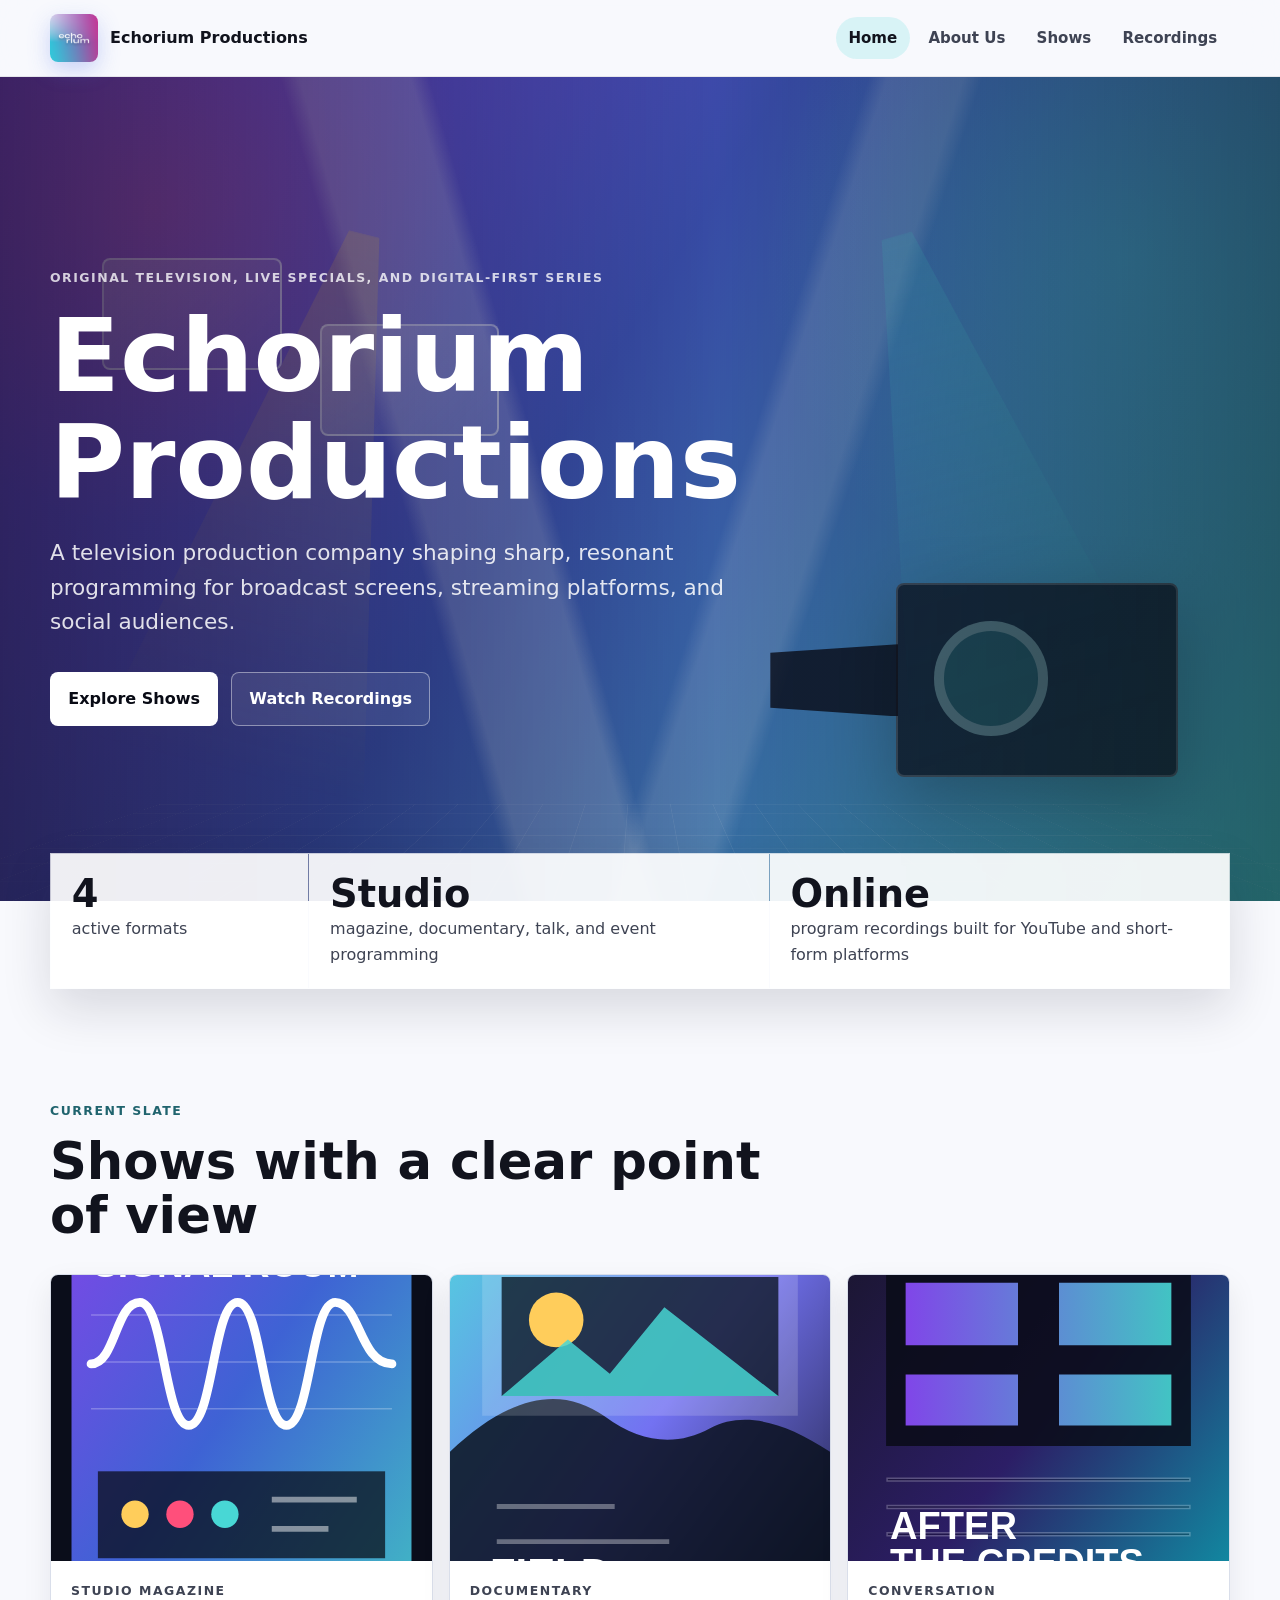
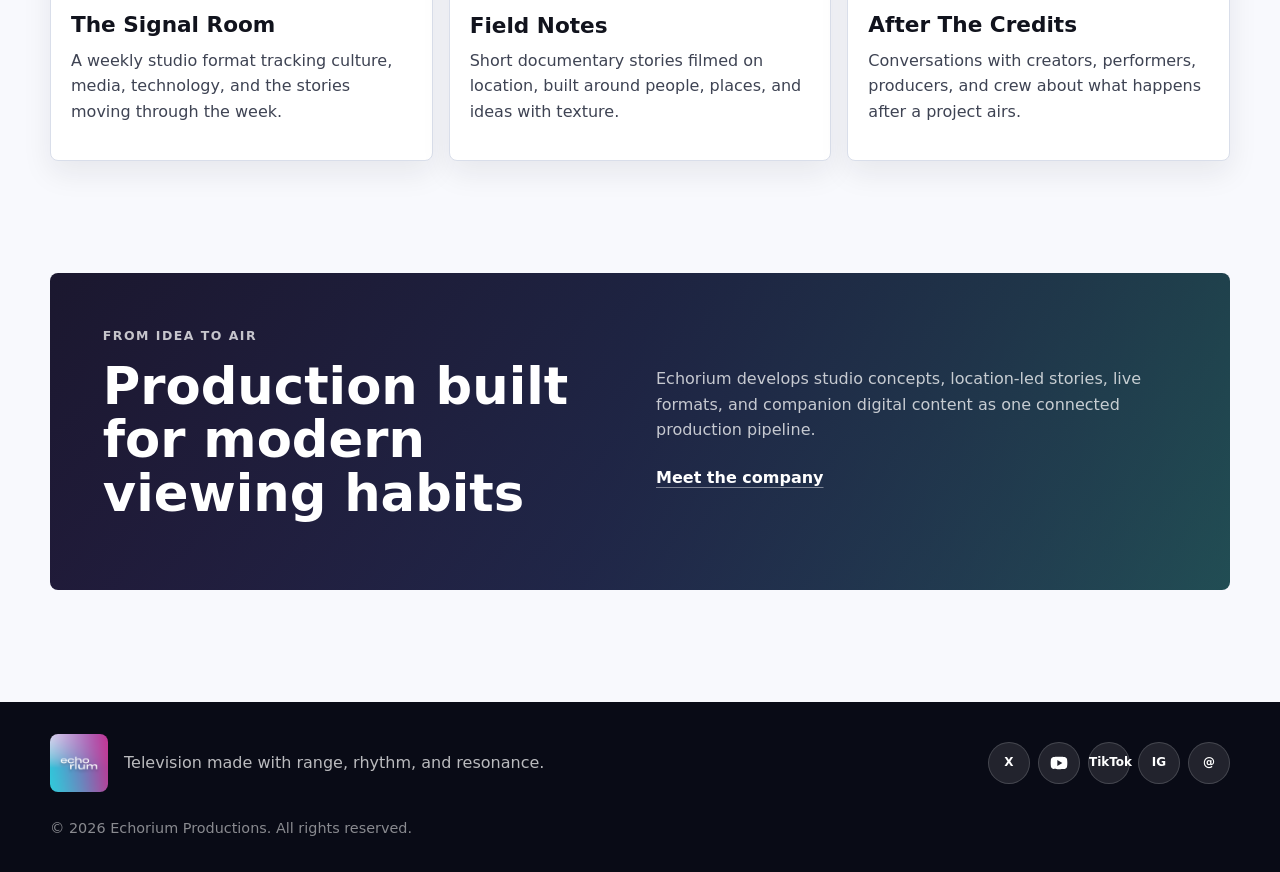
==== index.html @ 6af913ed "Add files via upload" ====
<!DOCTYPE html>
<html lang="en">
<head>
  <meta charset="UTF-8">
  <meta name="viewport" content="width=device-width, initial-scale=1.0">
  <meta name="description" content="Echorium Productions is a television production company creating original shows, live specials, documentaries, and digital recordings.">
  <title>Echorium Productions | Television Production Company</title>
  <link rel="stylesheet" href="styles.css">
</head>
<body>
  <a class="skip-link" href="#main">Skip to content</a>
  <header class="site-header">
    <nav class="nav" aria-label="Main navigation">
      <a class="brand" href="index.html" aria-label="Echorium Productions home">
        <img src="assets/echoriumLogo.png" alt="" class="brand__logo">
        <span class="brand__text">Echorium Productions</span>
      </a>
      <div class="nav__links">
        <a class="nav__link is-active" href="index.html" aria-current="page">Home</a>
        <a class="nav__link" href="about.html">About Us</a>
        <a class="nav__link" href="productions.html">Shows</a>
        <a class="nav__link" href="recordings.html">Recordings</a>
      </div>
    </nav>
  </header>

  <main id="main">
    <section class="hero hero--home">
      <div class="studio-scene" aria-hidden="true">
        <span class="studio-scene__grid"></span>
        <span class="studio-scene__light studio-scene__light--one"></span>
        <span class="studio-scene__light studio-scene__light--two"></span>
        <span class="studio-scene__camera"></span>
        <span class="studio-scene__monitor studio-scene__monitor--one"></span>
        <span class="studio-scene__monitor studio-scene__monitor--two"></span>
      </div>
      <div class="hero__content">
        <p class="eyebrow">Original television, live specials, and digital-first series</p>
        <h1>Echorium Productions</h1>
        <p class="hero__lead">A television production company shaping sharp, resonant programming for broadcast screens, streaming platforms, and social audiences.</p>
        <div class="hero__actions">
          <a class="button button--primary" href="productions.html">Explore Shows</a>
          <a class="button button--secondary" href="recordings.html">Watch Recordings</a>
        </div>
      </div>
    </section>

    <section class="intro-band" aria-label="Production highlights">
      <div class="intro-band__item">
        <strong>4</strong>
        <span>active formats</span>
      </div>
      <div class="intro-band__item">
        <strong>Studio</strong>
        <span>magazine, documentary, talk, and event programming</span>
      </div>
      <div class="intro-band__item">
        <strong>Online</strong>
        <span>program recordings built for YouTube and short-form platforms</span>
      </div>
    </section>

    <section class="section">
      <div class="section__heading">
        <p class="eyebrow">Current slate</p>
        <h2>Shows with a clear point of view</h2>
      </div>
      <div class="poster-grid">
        <article class="show-card">
          <img src="assets/show-signal-room.svg" alt="The Signal Room show poster">
          <div class="show-card__body">
            <p class="tag">Studio magazine</p>
            <h3>The Signal Room</h3>
            <p>A weekly studio format tracking culture, media, technology, and the stories moving through the week.</p>
          </div>
        </article>
        <article class="show-card">
          <img src="assets/show-field-notes.svg" alt="Field Notes show poster">
          <div class="show-card__body">
            <p class="tag">Documentary</p>
            <h3>Field Notes</h3>
            <p>Short documentary stories filmed on location, built around people, places, and ideas with texture.</p>
          </div>
        </article>
        <article class="show-card">
          <img src="assets/show-after-credits.svg" alt="After The Credits show poster">
          <div class="show-card__body">
            <p class="tag">Conversation</p>
            <h3>After The Credits</h3>
            <p>Conversations with creators, performers, producers, and crew about what happens after a project airs.</p>
          </div>
        </article>
      </div>
    </section>

    <section class="split-feature">
      <div>
        <p class="eyebrow">From idea to air</p>
        <h2>Production built for modern viewing habits</h2>
      </div>
      <div class="split-feature__copy">
        <p>Echorium develops studio concepts, location-led stories, live formats, and companion digital content as one connected production pipeline.</p>
        <a class="text-link" href="about.html">Meet the company</a>
      </div>
    </section>
  </main>

  <footer class="site-footer">
    <div class="footer__brand">
      <img src="assets/echoriumLogo.png" alt="" class="footer__logo">
      <p>Television made with range, rhythm, and resonance.</p>
    </div>
    <div class="footer__socials" aria-label="Social media links">
      <a href="https://x.com/echoriumproductions" target="_blank" rel="noopener" aria-label="Echorium Productions on X">
        <span aria-hidden="true">X</span>
      </a>
      <a href="https://www.youtube.com/@EchoriumProductionsRBX" target="_blank" rel="noopener" aria-label="Echorium Productions on YouTube">
        <svg viewBox="0 0 24 24" aria-hidden="true"><path d="M21.6 7.2a3 3 0 0 0-2.1-2.1C17.7 4.6 12 4.6 12 4.6s-5.7 0-7.5.5a3 3 0 0 0-2.1 2.1A31 31 0 0 0 2 12a31 31 0 0 0 .4 4.8 3 3 0 0 0 2.1 2.1c1.8.5 7.5.5 7.5.5s5.7 0 7.5-.5a3 3 0 0 0 2.1-2.1A31 31 0 0 0 22 12a31 31 0 0 0-.4-4.8ZM10 15.5v-7l6 3.5-6 3.5Z"/></svg>
      </a>
      <a href="https://www.tiktok.com/@echoriumproductions" target="_blank" rel="noopener" aria-label="Echorium Productions on TikTok">
        <span aria-hidden="true">TikTok</span>
      </a>
      <a href="https://www.instagram.com/echoriumproductions" target="_blank" rel="noopener" aria-label="Echorium Productions on Instagram">
        <span aria-hidden="true">IG</span>
      </a>
      <a href="mailto:hello@echoriumproductions.com" aria-label="Email Echorium Productions">
        <span aria-hidden="true">@</span>
      </a>
    </div>
    <p class="footer__meta">&copy; 2026 Echorium Productions. All rights reserved.</p>
  </footer>
</body>
</html>
---- styles.css ----
:root {
  --ink: #11131d;
  --ink-soft: #3e4353;
  --paper: #f8f9fd;
  --white: #ffffff;
  --line: #d9deea;
  --purple: #8d4cff;
  --blue: #5b73f2;
  --cyan: #48d7d5;
  --coral: #ff4f7b;
  --gold: #ffcd5b;
  --deep: #080a14;
  --gradient: linear-gradient(105deg, var(--purple), var(--blue) 48%, var(--cyan));
  --shadow: 0 20px 50px rgba(20, 24, 43, .14);
  --radius: 8px;
  --max: 1180px;
}

* {
  box-sizing: border-box;
}

html {
  scroll-behavior: smooth;
}

body {
  margin: 0;
  color: var(--ink);
  background: var(--paper);
  font-family: Inter, ui-sans-serif, system-ui, -apple-system, BlinkMacSystemFont, "Segoe UI", sans-serif;
  line-height: 1.6;
}

img,
svg {
  display: block;
  max-width: 100%;
}

a {
  color: inherit;
}

.skip-link {
  position: absolute;
  left: 1rem;
  top: -4rem;
  z-index: 20;
  padding: .7rem 1rem;
  color: var(--white);
  background: var(--ink);
  border-radius: var(--radius);
}

.skip-link:focus {
  top: 1rem;
}

.site-header {
  position: sticky;
  top: 0;
  z-index: 10;
  background: rgba(248, 249, 253, .88);
  backdrop-filter: blur(20px);
  border-bottom: 1px solid rgba(17, 19, 29, .08);
}

.nav {
  width: min(var(--max), calc(100% - 32px));
  min-height: 76px;
  margin: 0 auto;
  display: flex;
  align-items: center;
  justify-content: space-between;
  gap: 1rem;
}

.brand {
  display: inline-flex;
  align-items: center;
  gap: .75rem;
  color: var(--ink);
  text-decoration: none;
  font-weight: 800;
  letter-spacing: 0;
}

.brand__logo {
  width: 48px;
  height: 48px;
  object-fit: contain;
  border-radius: 8px;
  box-shadow: 0 8px 22px rgba(75, 108, 230, .28);
}

.brand__text {
  white-space: nowrap;
}

.nav__links {
  display: flex;
  align-items: center;
  justify-content: flex-end;
  gap: .35rem;
  flex-wrap: wrap;
}

.nav__link {
  min-height: 42px;
  display: inline-flex;
  align-items: center;
  justify-content: center;
  padding: .45rem .8rem;
  color: var(--ink-soft);
  text-decoration: none;
  font-size: .94rem;
  font-weight: 700;
  border-radius: 999px;
}

.nav__link:hover,
.nav__link:focus-visible,
.nav__link.is-active {
  color: var(--ink);
  background: rgba(72, 215, 213, .18);
}

.hero {
  position: relative;
  min-height: calc(100vh - 76px);
  display: grid;
  align-items: center;
  overflow: hidden;
  color: var(--white);
  isolation: isolate;
}

.hero--home {
  background: #080a14;
}

.studio-scene {
  position: absolute;
  inset: 0;
  z-index: -2;
  background:
    radial-gradient(circle at 12% 16%, rgba(255, 79, 123, .3), transparent 24%),
    radial-gradient(circle at 88% 22%, rgba(72, 215, 213, .28), transparent 28%),
    linear-gradient(122deg, rgba(141, 76, 255, .94), rgba(76, 103, 227, .8) 44%, rgba(72, 215, 213, .84));
}

.studio-scene::before {
  content: "";
  position: absolute;
  inset: -18% -10%;
  background:
    linear-gradient(74deg, transparent 0 37%, rgba(255, 255, 255, .2) 38% 44%, transparent 45% 100%),
    linear-gradient(108deg, transparent 0 55%, rgba(255, 255, 255, .14) 56% 60%, transparent 61% 100%);
  animation: lightSweep 9s ease-in-out infinite alternate;
}

.studio-scene::after {
  content: "";
  position: absolute;
  inset: 0;
  background: linear-gradient(90deg, rgba(8, 10, 20, .62), rgba(8, 10, 20, .12) 56%, rgba(8, 10, 20, .48));
}

.studio-scene__grid {
  position: absolute;
  left: -10%;
  right: -10%;
  bottom: -2px;
  height: 36%;
  background:
    linear-gradient(rgba(255, 255, 255, .16) 1px, transparent 1px),
    linear-gradient(90deg, rgba(255, 255, 255, .16) 1px, transparent 1px);
  background-size: 68px 42px;
  transform: perspective(420px) rotateX(58deg);
  transform-origin: bottom;
  opacity: .55;
}

.studio-scene__light {
  position: absolute;
  top: 18%;
  width: 22vw;
  height: 44vw;
  clip-path: polygon(45% 0, 56% 0, 100% 100%, 0 100%);
  opacity: .38;
  filter: blur(1px);
}

.studio-scene__light--one {
  left: 12%;
  background: linear-gradient(rgba(255, 205, 91, .58), transparent);
  transform: rotate(14deg);
}

.studio-scene__light--two {
  right: 13%;
  background: linear-gradient(rgba(72, 215, 213, .52), transparent);
  transform: rotate(-16deg);
}

.studio-scene__camera {
  position: absolute;
  right: 8%;
  bottom: 15%;
  width: clamp(150px, 22vw, 320px);
  aspect-ratio: 1.45;
  background: rgba(8, 10, 20, .72);
  border: 2px solid rgba(255, 255, 255, .18);
  border-radius: 8px;
  box-shadow: 0 24px 70px rgba(0, 0, 0, .24);
}

.studio-scene__camera::before {
  content: "";
  position: absolute;
  right: 100%;
  top: 31%;
  width: 46%;
  height: 38%;
  background: rgba(8, 10, 20, .78);
  clip-path: polygon(0 12%, 100% 0, 100% 100%, 0 88%);
}

.studio-scene__camera::after {
  content: "";
  position: absolute;
  left: 13%;
  top: 19%;
  width: 34%;
  aspect-ratio: 1;
  border-radius: 50%;
  border: 10px solid rgba(255, 255, 255, .22);
  background: rgba(72, 215, 213, .22);
}

.studio-scene__monitor {
  position: absolute;
  top: 22%;
  width: clamp(110px, 14vw, 190px);
  aspect-ratio: 1.6;
  border: 2px solid rgba(255, 255, 255, .42);
  border-radius: 8px;
  background: linear-gradient(135deg, rgba(255, 255, 255, .2), rgba(255, 255, 255, .04));
}

.studio-scene__monitor--one {
  left: 8%;
}

.studio-scene__monitor--two {
  left: 25%;
  top: 30%;
}

@keyframes lightSweep {
  from {
    transform: translateX(-6%);
  }
  to {
    transform: translateX(7%);
  }
}

.hero__content {
  width: min(var(--max), calc(100% - 32px));
  margin: 0 auto;
  padding: 7rem 0 6rem;
}

.eyebrow,
.tag {
  margin: 0 0 .85rem;
  color: #20646e;
  font-size: .78rem;
  font-weight: 900;
  letter-spacing: .12em;
  text-transform: uppercase;
}

.hero .eyebrow {
  color: rgba(255, 255, 255, .78);
}

h1,
h2,
h3,
p {
  margin-top: 0;
}

h1,
h2,
h3 {
  line-height: 1.05;
  letter-spacing: 0;
}

h1 {
  max-width: 760px;
  margin-bottom: 1.2rem;
  font-size: clamp(3.3rem, 8vw, 7.4rem);
}

h2 {
  margin-bottom: 1rem;
  font-size: clamp(2rem, 4vw, 4.2rem);
}

h3 {
  margin-bottom: .65rem;
  font-size: 1.35rem;
}

.hero__lead {
  max-width: 680px;
  color: rgba(255, 255, 255, .86);
  font-size: clamp(1.08rem, 2vw, 1.35rem);
}

.hero__actions {
  display: flex;
  gap: .8rem;
  flex-wrap: wrap;
  margin-top: 2rem;
}

.button {
  min-height: 48px;
  display: inline-flex;
  align-items: center;
  justify-content: center;
  padding: .82rem 1.08rem;
  border-radius: var(--radius);
  font-weight: 900;
  text-decoration: none;
  border: 1px solid transparent;
}

.button--primary {
  color: var(--deep);
  background: var(--white);
}

.button--secondary {
  color: var(--white);
  border-color: rgba(255, 255, 255, .42);
  background: rgba(255, 255, 255, .08);
}

.button:hover,
.button:focus-visible,
.text-link:hover,
.text-link:focus-visible {
  transform: translateY(-1px);
}

.intro-band {
  width: min(var(--max), calc(100% - 32px));
  margin: -3rem auto 0;
  position: relative;
  z-index: 2;
  display: grid;
  grid-template-columns: .7fr 1.25fr 1.25fr;
  gap: 1px;
  background: rgba(255, 255, 255, .34);
  border: 1px solid rgba(255, 255, 255, .6);
  box-shadow: var(--shadow);
}

.intro-band__item {
  min-height: 124px;
  padding: 1.3rem;
  background: rgba(255, 255, 255, .88);
}

.intro-band__item strong {
  display: block;
  margin-bottom: .2rem;
  font-size: clamp(1.6rem, 3vw, 2.6rem);
  line-height: 1;
}

.intro-band__item span {
  color: var(--ink-soft);
}

.section,
.production-list,
.timeline,
.values-grid,
.split-feature,
.watch-panel,
.page-hero {
  width: min(var(--max), calc(100% - 32px));
  margin: 0 auto;
}

.section {
  padding: 7rem 0;
}

.section__heading {
  max-width: 760px;
  margin-bottom: 2rem;
}

.poster-grid,
.recording-grid {
  display: grid;
  grid-template-columns: repeat(3, minmax(0, 1fr));
  gap: 1rem;
}

.show-card,
.recording-card {
  overflow: hidden;
  background: var(--white);
  border: 1px solid var(--line);
  border-radius: var(--radius);
  box-shadow: 0 12px 30px rgba(20, 24, 43, .08);
}

.show-card img {
  width: 100%;
  aspect-ratio: 4 / 3;
  object-fit: cover;
}

.show-card__body,
.recording-card__body {
  padding: 1.25rem;
}

.show-card p,
.recording-card p,
.production-item p,
.rich-copy p,
.page-hero p,
.split-feature__copy p,
.timeline p,
.values-grid p,
.watch-panel p {
  color: var(--ink-soft);
}

.split-feature {
  margin-bottom: 7rem;
  padding: 3.3rem;
  display: grid;
  grid-template-columns: 1fr 1fr;
  gap: 2rem;
  align-items: center;
  color: var(--white);
  background:
    linear-gradient(135deg, rgba(17, 19, 29, .92), rgba(17, 19, 29, .7)),
    var(--gradient);
  border-radius: var(--radius);
}

.split-feature .eyebrow,
.split-feature__copy p {
  color: rgba(255, 255, 255, .75);
}

.text-link {
  display: inline-flex;
  min-height: 38px;
  align-items: center;
  color: #173c80;
  font-weight: 900;
  text-decoration-color: rgba(23, 60, 128, .32);
  text-underline-offset: 4px;
}

.split-feature .text-link {
  color: var(--white);
  text-decoration-color: rgba(255, 255, 255, .42);
}

.page-hero {
  min-height: 430px;
  padding: 6rem 0 4rem;
  display: grid;
  grid-template-columns: minmax(0, 1.25fr) minmax(260px, .75fr);
  gap: 3rem;
  align-items: end;
}

.page-hero h1 {
  max-width: 850px;
  font-size: clamp(2.6rem, 6vw, 5.7rem);
}

.page-hero > p {
  margin-bottom: 1.4rem;
  font-size: 1.15rem;
}

.page-hero--recordings {
  border-bottom: 1px solid var(--line);
}

.section--two-column {
  display: grid;
  grid-template-columns: .9fr 1fr;
  gap: 3rem;
}

.rich-copy {
  font-size: 1.08rem;
}

.values-grid {
  display: grid;
  grid-template-columns: repeat(3, minmax(0, 1fr));
  gap: 1rem;
  padding-bottom: 6rem;
}

.values-grid article {
  min-height: 260px;
  padding: 1.35rem;
  background: var(--white);
  border: 1px solid var(--line);
  border-radius: var(--radius);
}

.values-grid span {
  display: inline-flex;
  margin-bottom: 2.2rem;
  color: var(--coral);
  font-weight: 900;
}

.timeline {
  padding: 5rem 0 7rem;
  border-top: 1px solid var(--line);
}

.timeline__list {
  display: grid;
  grid-template-columns: repeat(3, minmax(0, 1fr));
  gap: 1rem;
  padding: 0;
  margin: 0;
  list-style: none;
  counter-reset: steps;
}

.timeline__list li {
  position: relative;
  padding: 1.3rem 1.3rem 1.3rem 3.2rem;
  background: var(--white);
  border: 1px solid var(--line);
  border-radius: var(--radius);
}

.timeline__list li::before {
  counter-increment: steps;
  content: counter(steps);
  position: absolute;
  left: 1.1rem;
  top: 1.25rem;
  width: 28px;
  height: 28px;
  display: grid;
  place-items: center;
  color: var(--deep);
  background: var(--gold);
  border-radius: 50%;
  font-size: .85rem;
  font-weight: 900;
}

.timeline__list span {
  display: block;
  margin-bottom: .45rem;
  font-weight: 900;
  font-size: 1.15rem;
}

.production-list {
  display: grid;
  gap: 1.2rem;
  padding: 1rem 0 7rem;
}

.production-item {
  display: grid;
  grid-template-columns: 220px minmax(0, 1fr);
  gap: 1.6rem;
  align-items: stretch;
  padding: 1rem;
  background: var(--white);
  border: 1px solid var(--line);
  border-radius: var(--radius);
}

.production-item img {
  width: 100%;
  height: 100%;
  min-height: 280px;
  object-fit: cover;
  border-radius: 6px;
}

.production-item__copy {
  padding: 1rem .5rem 1rem 0;
}

.production-item dl {
  display: grid;
  grid-template-columns: repeat(3, minmax(0, 1fr));
  gap: .7rem;
  margin: 1.2rem 0 0;
}

.production-item dl div {
  padding: .9rem;
  border: 1px solid var(--line);
  border-radius: 6px;
  background: #fbfcff;
}

.production-item dt {
  color: var(--ink);
  font-weight: 900;
}

.production-item dd {
  margin: 0;
  color: var(--ink-soft);
}

.watch-panel {
  margin-top: 1.5rem;
  padding: 1rem;
  display: grid;
  grid-template-columns: minmax(0, 1fr) auto;
  gap: 1rem;
  align-items: stretch;
  background: var(--deep);
  border-radius: var(--radius);
  box-shadow: var(--shadow);
}

.watch-panel .button {
  align-self: center;
  min-width: 148px;
}

.watch-panel__screen {
  min-height: 260px;
  padding: 2rem;
  display: grid;
  grid-template-columns: 112px minmax(0, 1fr);
  gap: 1.5rem;
  align-items: center;
  color: var(--white);
  background:
    linear-gradient(rgba(8, 10, 20, .16), rgba(8, 10, 20, .72)),
    var(--gradient);
  border-radius: 6px;
}

.watch-panel__screen .tag,
.watch-panel__screen p {
  color: rgba(255, 255, 255, .8);
}

.watch-panel__play {
  width: 92px;
  height: 92px;
  border-radius: 50%;
  background: var(--white);
  position: relative;
}

.watch-panel__play::after {
  content: "";
  position: absolute;
  left: 38px;
  top: 28px;
  border-left: 28px solid var(--coral);
  border-top: 18px solid transparent;
  border-bottom: 18px solid transparent;
}

.recording-card img {
  width: 100%;
  aspect-ratio: 16 / 10;
  object-fit: cover;
}

.site-footer {
  margin-top: 3rem;
  padding: 2rem max(16px, calc((100% - var(--max)) / 2));
  display: grid;
  grid-template-columns: minmax(0, 1fr) auto;
  gap: 1.4rem;
  align-items: center;
  color: var(--white);
  background: #090b16;
}

.footer__brand {
  display: flex;
  align-items: center;
  gap: 1rem;
}

.footer__logo {
  width: 58px;
  height: 58px;
  object-fit: contain;
  border-radius: 8px;
}

.footer__brand p {
  margin: 0;
  color: rgba(255, 255, 255, .72);
}

.footer__socials {
  display: flex;
  gap: .5rem;
  flex-wrap: wrap;
  justify-content: flex-end;
}

.footer__socials a {
  width: 42px;
  height: 42px;
  display: grid;
  place-items: center;
  color: var(--white);
  background: rgba(255, 255, 255, .1);
  border: 1px solid rgba(255, 255, 255, .16);
  border-radius: 50%;
  text-decoration: none;
  font-size: .75rem;
  font-weight: 900;
}

.footer__socials svg {
  width: 20px;
  height: 20px;
  fill: currentColor;
}

.footer__socials a:hover,
.footer__socials a:focus-visible {
  color: var(--deep);
  background: var(--cyan);
}

.footer__meta {
  grid-column: 1 / -1;
  margin: .2rem 0 0;
  color: rgba(255, 255, 255, .52);
  font-size: .9rem;
}

@media (max-width: 900px) {
  .nav {
    min-height: auto;
    padding: .85rem 0;
    align-items: flex-start;
    flex-direction: column;
  }

  .nav__links {
    justify-content: flex-start;
  }

  .hero {
    min-height: 720px;
  }

  .intro-band,
  .poster-grid,
  .recording-grid,
  .values-grid,
  .timeline__list,
  .split-feature,
  .page-hero,
  .section--two-column,
  .watch-panel {
    grid-template-columns: 1fr;
  }

  .intro-band {
    margin-top: 0;
  }

  .production-item {
    grid-template-columns: 160px minmax(0, 1fr);
  }

  .production-item dl {
    grid-template-columns: 1fr;
  }

  .site-footer,
  .footer__brand {
    grid-template-columns: 1fr;
  }

  .footer__socials {
    justify-content: flex-start;
  }
}

@media (max-width: 640px) {
  .brand__text {
    white-space: normal;
  }

  .nav__link {
    padding-inline: .68rem;
  }

  .hero__content {
    padding: 5rem 0 4rem;
  }

  h1 {
    font-size: clamp(3rem, 16vw, 4.7rem);
  }

  h2 {
    font-size: clamp(2rem, 9vw, 3rem);
  }

  .section {
    padding: 4.5rem 0;
  }

  .split-feature {
    padding: 2rem;
    margin-bottom: 4.5rem;
  }

  .page-hero {
    min-height: auto;
    padding: 4.5rem 0 3rem;
    gap: 1rem;
  }

  .production-item {
    grid-template-columns: 1fr;
  }

  .production-item img {
    min-height: 0;
    aspect-ratio: 16 / 10;
  }

  .production-item__copy {
    padding: .25rem;
  }

  .watch-panel__screen {
    grid-template-columns: 1fr;
    padding: 1.4rem;
  }
}
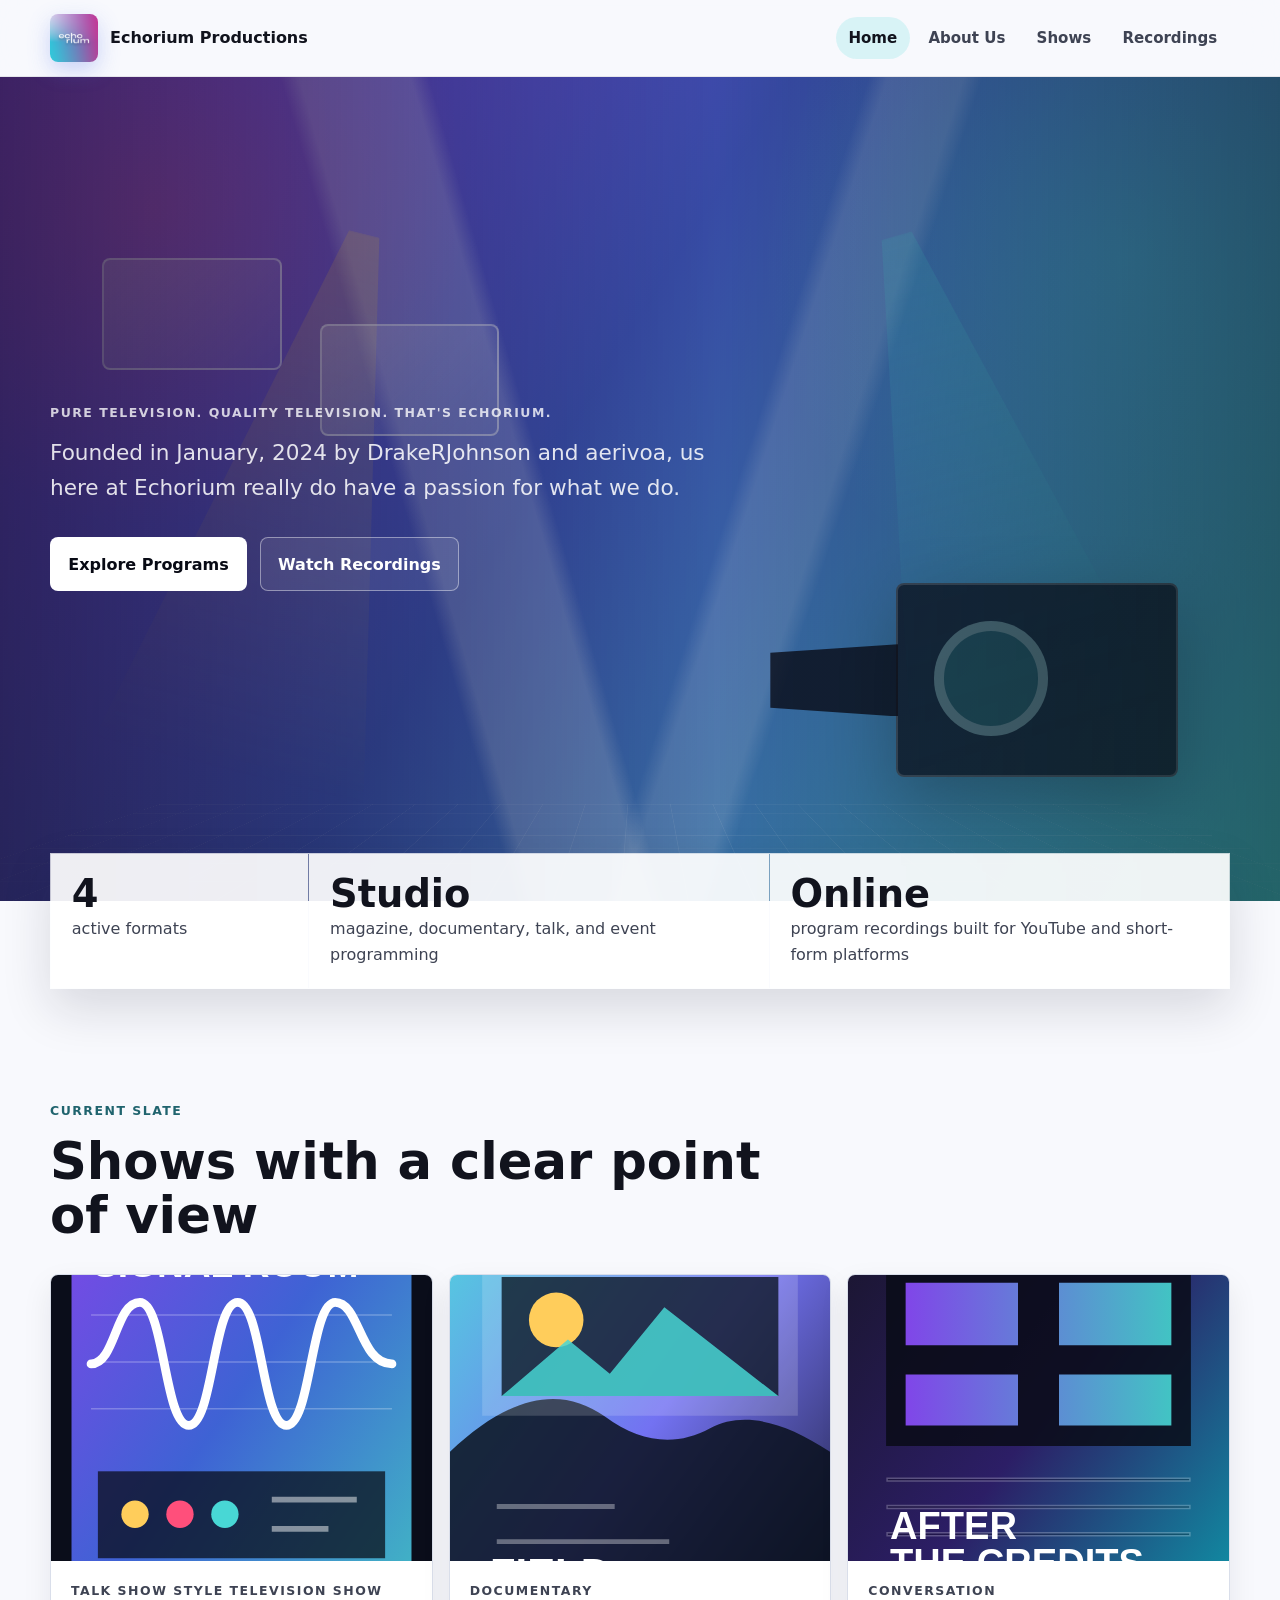
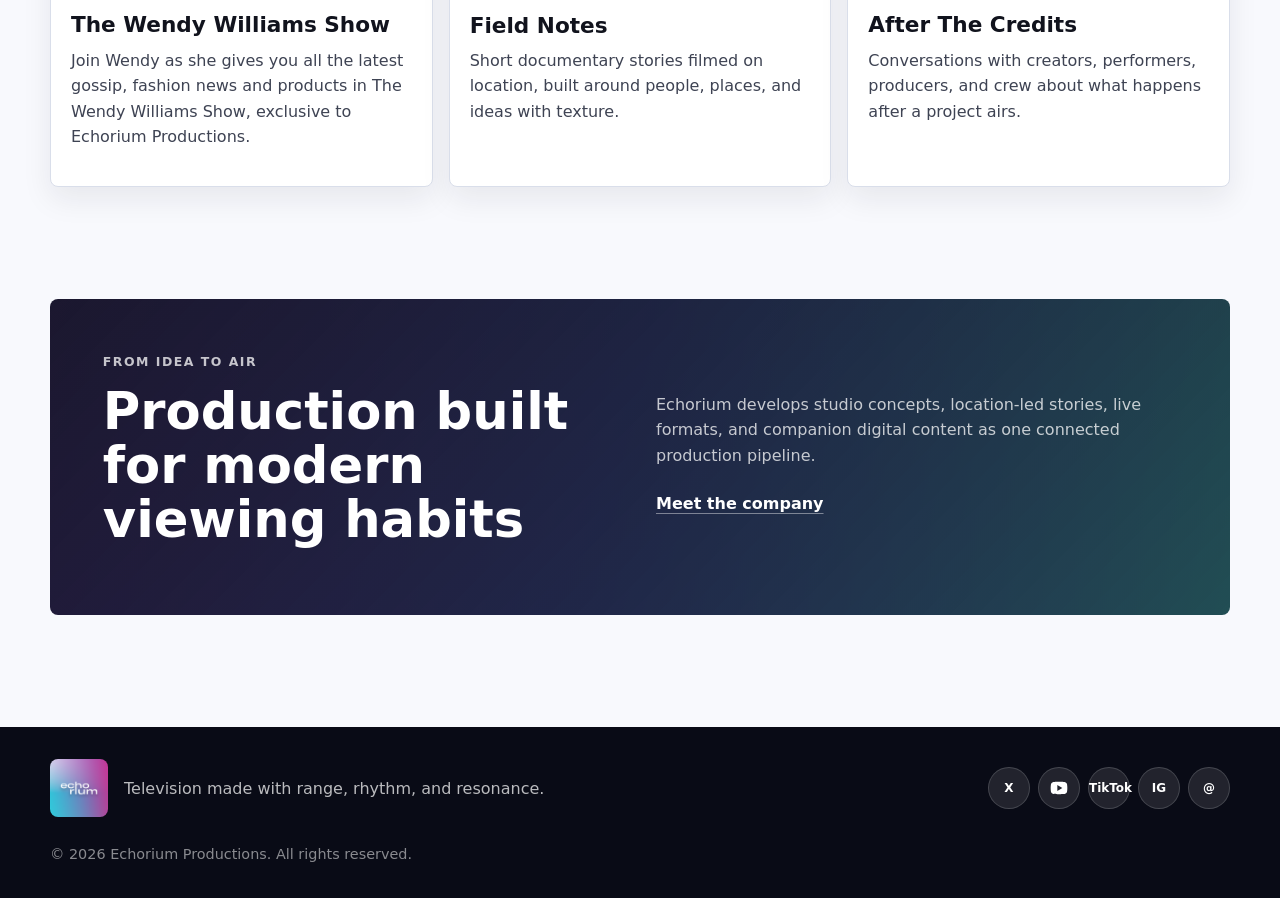
==== commit 8a56f71a: "Revise hero text and change show card information Updated hero section content and show card details" ====
--- a/index.html
+++ b/index.html
@@ -35,11 +35,10 @@
         <span class="studio-scene__monitor studio-scene__monitor--two"></span>
       </div>
       <div class="hero__content">
-        <p class="eyebrow">Original television, live specials, and digital-first series</p>
-        <h1>Echorium Productions</h1>
-        <p class="hero__lead">A television production company shaping sharp, resonant programming for broadcast screens, streaming platforms, and social audiences.</p>
+        <p class="eyebrow">Pure Television. Quality Television. That's Echorium.</h1>
+        <p class="hero__lead">Founded in January, 2024 by DrakeRJohnson and aerivoa, us here at Echorium really do have a passion for what we do.</p>
         <div class="hero__actions">
-          <a class="button button--primary" href="productions.html">Explore Shows</a>
+          <a class="button button--primary" href="productions.html">Explore Programs</a>
           <a class="button button--secondary" href="recordings.html">Watch Recordings</a>
         </div>
       </div>
@@ -69,9 +68,9 @@
         <article class="show-card">
           <img src="assets/show-signal-room.svg" alt="The Signal Room show poster">
           <div class="show-card__body">
-            <p class="tag">Studio magazine</p>
-            <h3>The Signal Room</h3>
-            <p>A weekly studio format tracking culture, media, technology, and the stories moving through the week.</p>
+            <p class="tag">Talk Show Style Television Show</p>
+            <h3>The Wendy Williams Show</h3>
+            <p>Join Wendy as she gives you all the latest gossip, fashion news and products in The Wendy Williams Show, exclusive to Echorium Productions.</p>
           </div>
         </article>
         <article class="show-card">
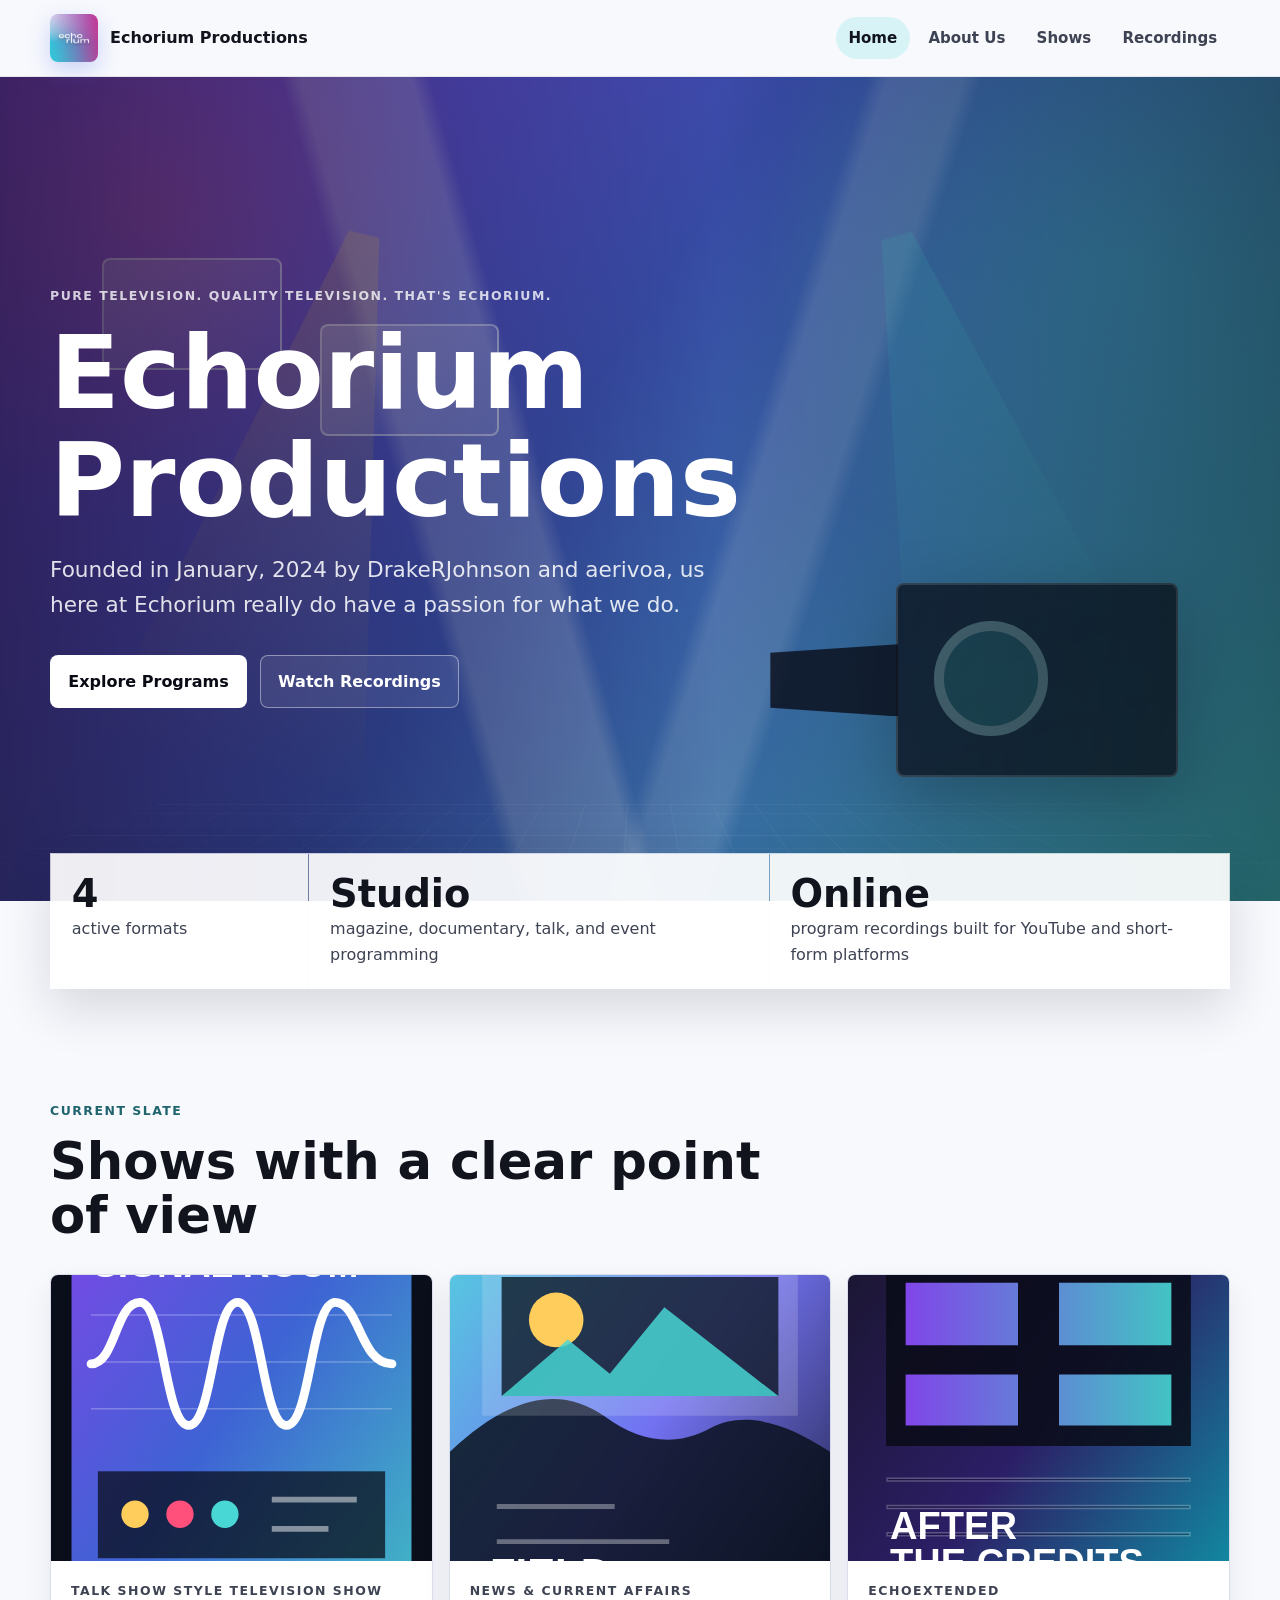
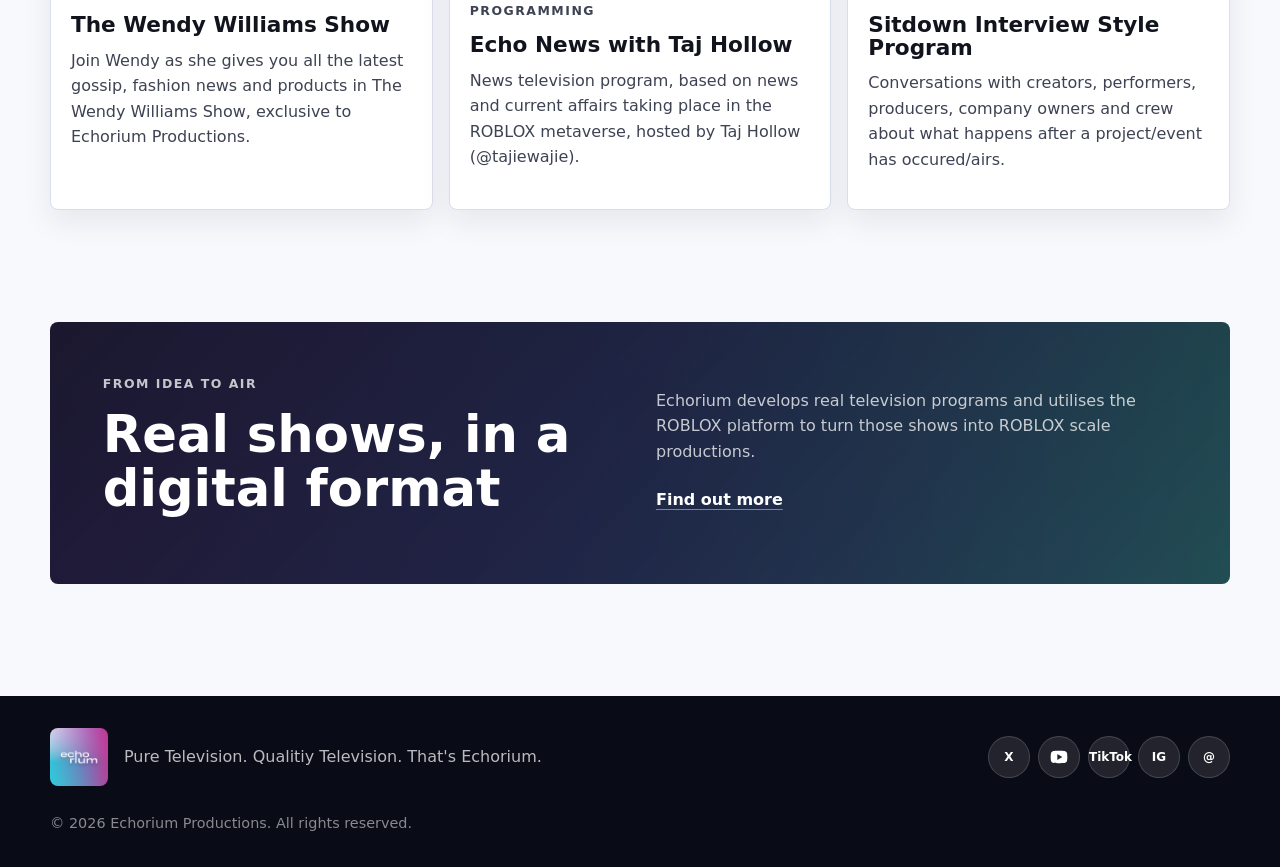
==== commit 03368205: "Update index.html" ====
--- a/index.html
+++ b/index.html
@@ -4,7 +4,7 @@
   <meta charset="UTF-8">
   <meta name="viewport" content="width=device-width, initial-scale=1.0">
   <meta name="description" content="Echorium Productions is a television production company creating original shows, live specials, documentaries, and digital recordings.">
-  <title>Echorium Productions | Television Production Company</title>
+  <title>Echorium Productions</title>
   <link rel="stylesheet" href="styles.css">
 </head>
 <body>
@@ -35,7 +35,8 @@
         <span class="studio-scene__monitor studio-scene__monitor--two"></span>
       </div>
       <div class="hero__content">
-        <p class="eyebrow">Pure Television. Quality Television. That's Echorium.</h1>
+        <p class="eyebrow">Pure Television. Quality Television. That's Echorium.</p>
+        <h1>Echorium Productions</h1>
         <p class="hero__lead">Founded in January, 2024 by DrakeRJohnson and aerivoa, us here at Echorium really do have a passion for what we do.</p>
         <div class="hero__actions">
           <a class="button button--primary" href="productions.html">Explore Programs</a>
@@ -76,17 +77,17 @@
         <article class="show-card">
           <img src="assets/show-field-notes.svg" alt="Field Notes show poster">
           <div class="show-card__body">
-            <p class="tag">Documentary</p>
-            <h3>Field Notes</h3>
-            <p>Short documentary stories filmed on location, built around people, places, and ideas with texture.</p>
+            <p class="tag">News & Current Affairs Programming</p>
+            <h3>Echo News with Taj Hollow</h3>
+            <p>News television program, based on news and current affairs taking place in the ROBLOX metaverse, hosted by Taj Hollow (@tajiewajie).</p>
           </div>
         </article>
         <article class="show-card">
           <img src="assets/show-after-credits.svg" alt="After The Credits show poster">
           <div class="show-card__body">
-            <p class="tag">Conversation</p>
-            <h3>After The Credits</h3>
-            <p>Conversations with creators, performers, producers, and crew about what happens after a project airs.</p>
+            <p class="tag">EchoExtended</p>
+            <h3>Sitdown Interview Style Program</h3>
+            <p>Conversations with creators, performers, producers, company owners and crew about what happens after a project/event has occured/airs.</p>
           </div>
         </article>
       </div>
@@ -95,11 +96,11 @@
     <section class="split-feature">
       <div>
         <p class="eyebrow">From idea to air</p>
-        <h2>Production built for modern viewing habits</h2>
+        <h2>Real shows, in a digital format</h2>
       </div>
       <div class="split-feature__copy">
-        <p>Echorium develops studio concepts, location-led stories, live formats, and companion digital content as one connected production pipeline.</p>
-        <a class="text-link" href="about.html">Meet the company</a>
+        <p>Echorium develops real television programs and utilises the ROBLOX platform to turn those shows into ROBLOX scale productions.</p>
+        <a class="text-link" href="about.html">Find out more</a>
       </div>
     </section>
   </main>
@@ -107,7 +108,7 @@
   <footer class="site-footer">
     <div class="footer__brand">
       <img src="assets/echoriumLogo.png" alt="" class="footer__logo">
-      <p>Television made with range, rhythm, and resonance.</p>
+      <p>Pure Television. Qualitiy Television. That's Echorium.</p>
     </div>
     <div class="footer__socials" aria-label="Social media links">
       <a href="https://x.com/echoriumproductions" target="_blank" rel="noopener" aria-label="Echorium Productions on X">
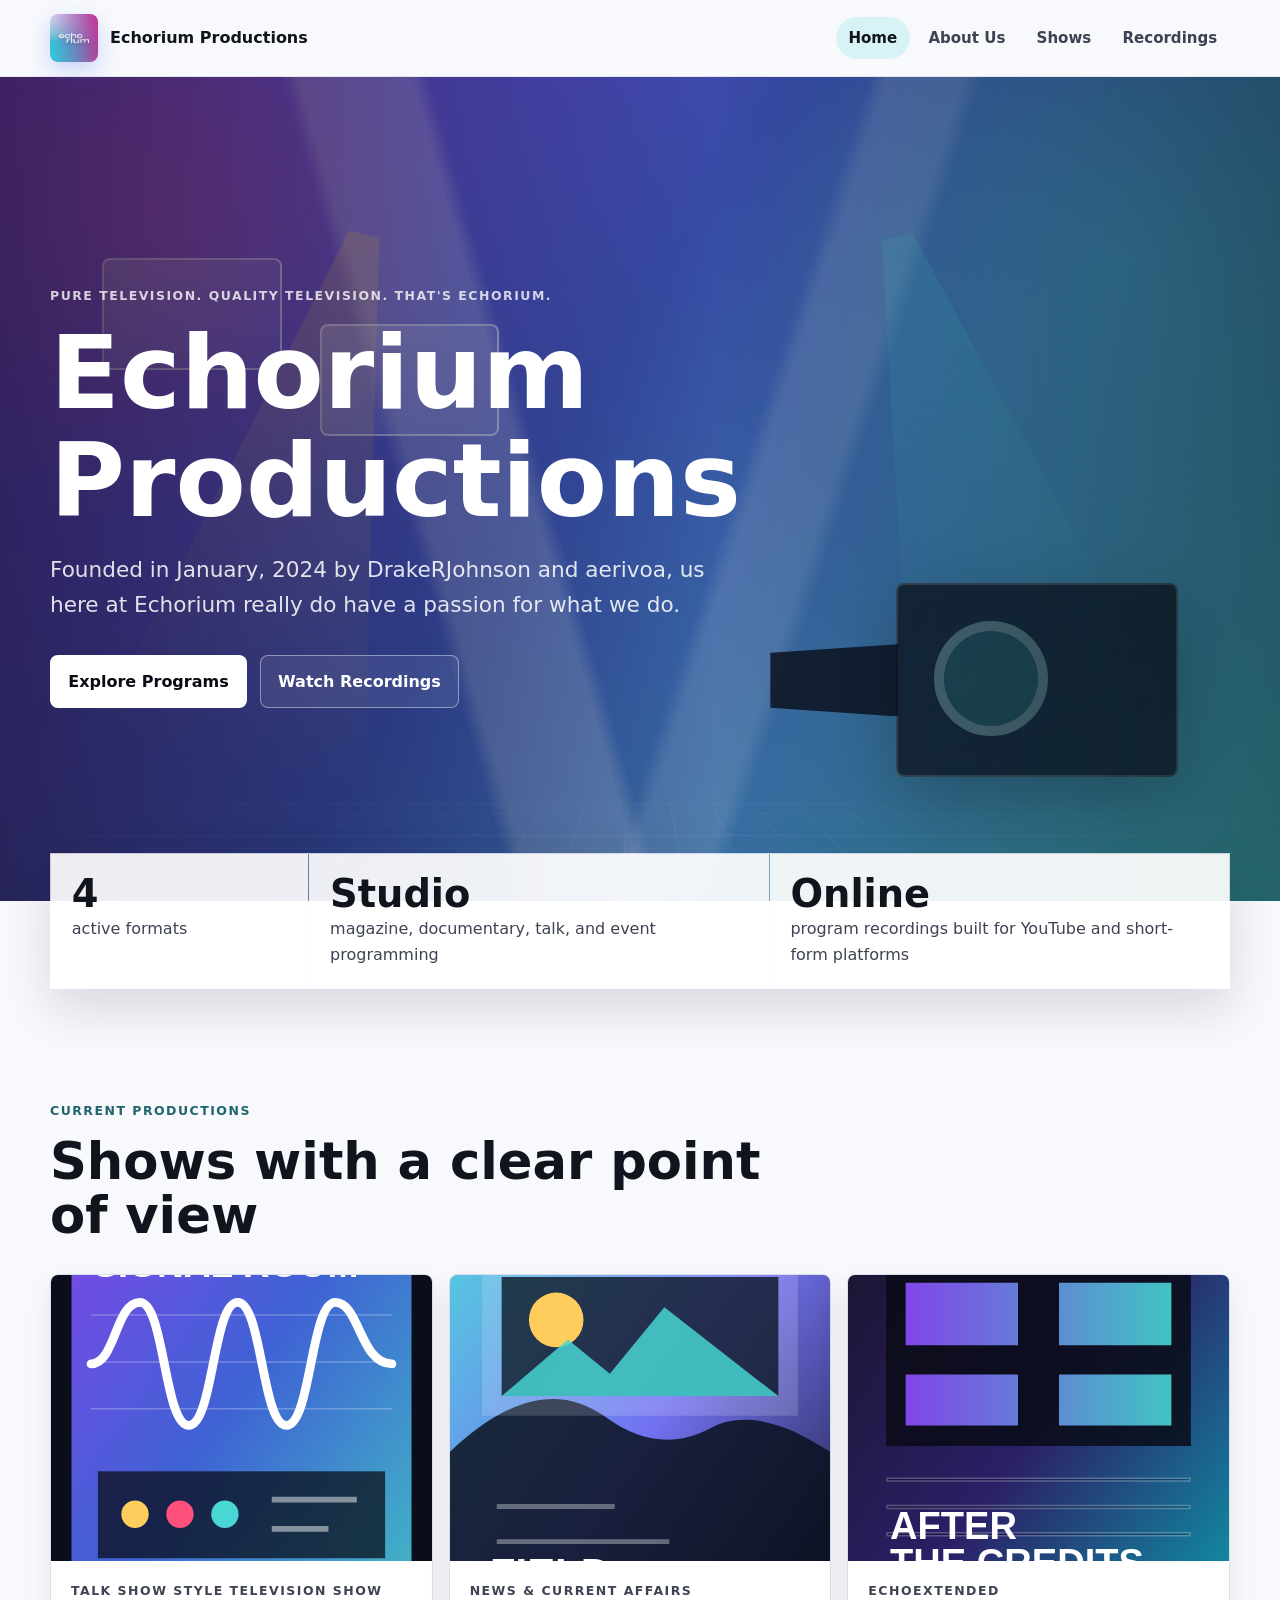
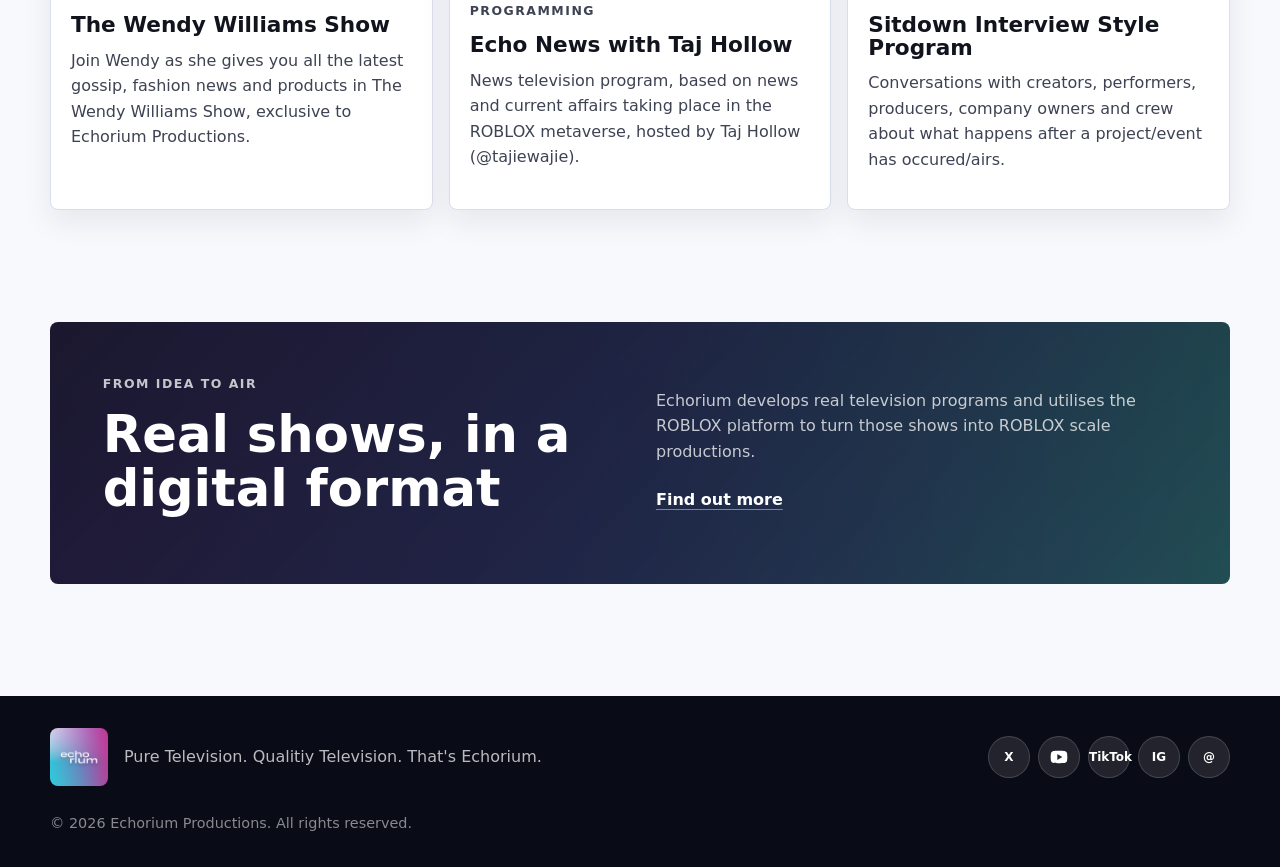
==== commit dafce086: "Update eyebrow text from 'Current slate' to 'Current productions'" ====
--- a/index.html
+++ b/index.html
@@ -4,6 +4,7 @@
   <meta charset="UTF-8">
   <meta name="viewport" content="width=device-width, initial-scale=1.0">
   <meta name="description" content="Echorium Productions is a television production company creating original shows, live specials, documentaries, and digital recordings.">
+  <link rel="icon" type="assets/echoriumLogo.png" href="assets/echoriumLogo.png">
   <title>Echorium Productions</title>
   <link rel="stylesheet" href="styles.css">
 </head>
@@ -62,7 +63,7 @@
 
     <section class="section">
       <div class="section__heading">
-        <p class="eyebrow">Current slate</p>
+        <p class="eyebrow">Current productions</p>
         <h2>Shows with a clear point of view</h2>
       </div>
       <div class="poster-grid">
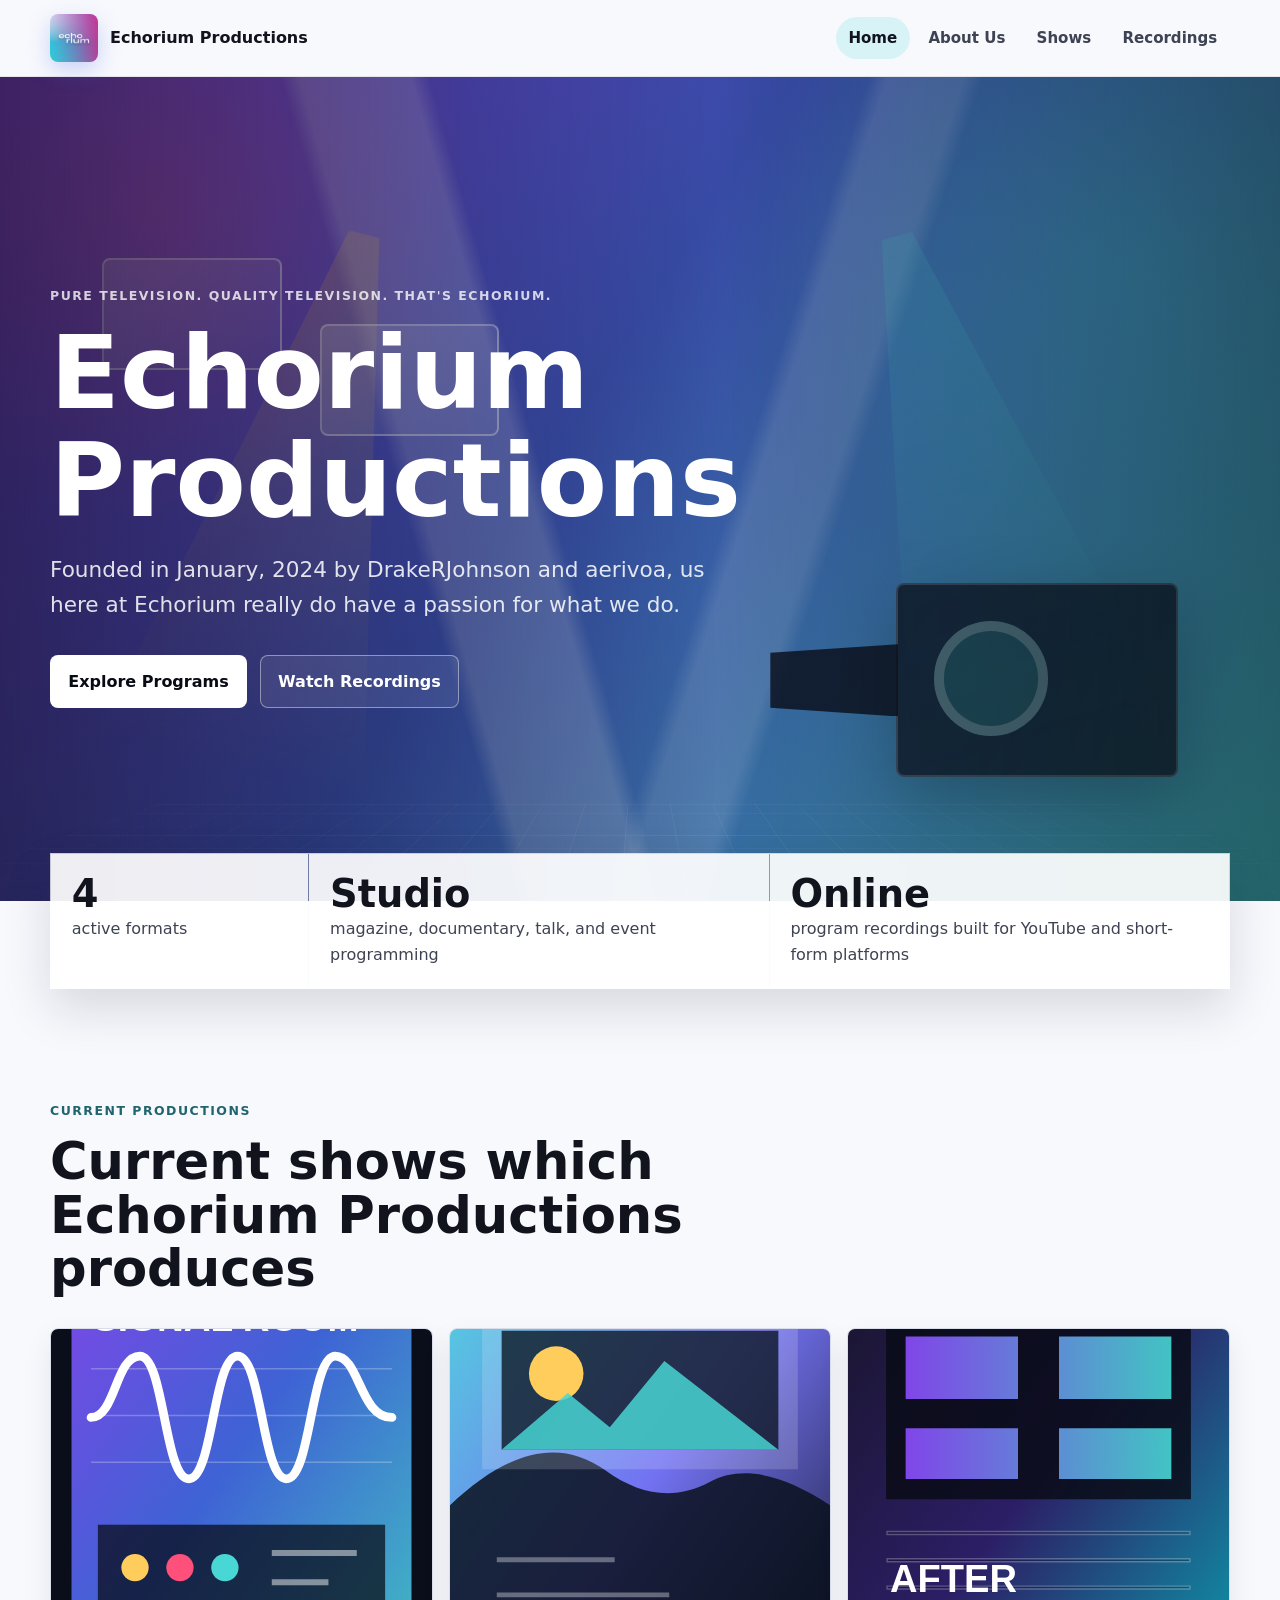
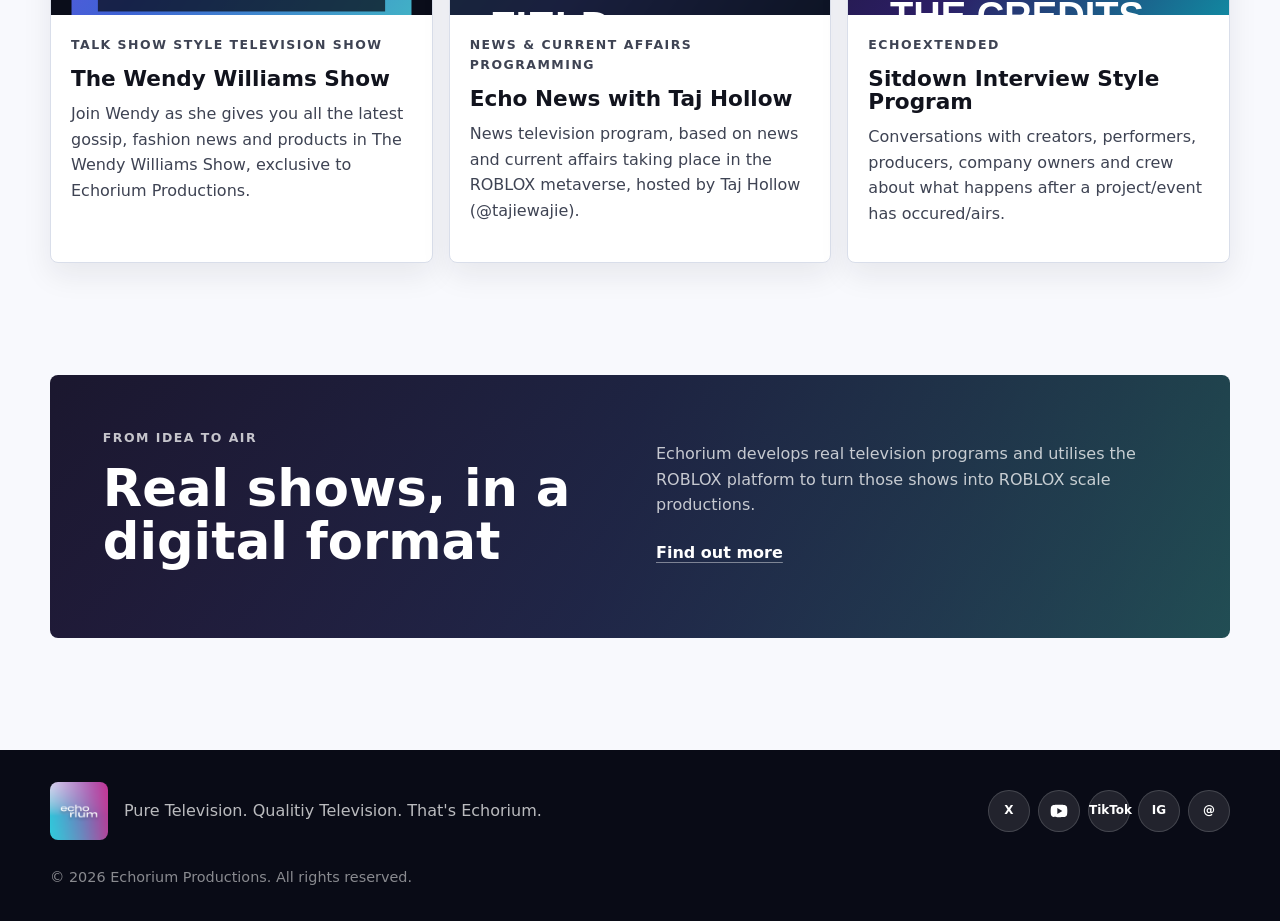
==== commit 518b1233: "Update heading for current productions section" ====
--- a/index.html
+++ b/index.html
@@ -64,7 +64,7 @@
     <section class="section">
       <div class="section__heading">
         <p class="eyebrow">Current productions</p>
-        <h2>Shows with a clear point of view</h2>
+        <h2>Current shows which Echorium Productions produces</h2>
       </div>
       <div class="poster-grid">
         <article class="show-card">
